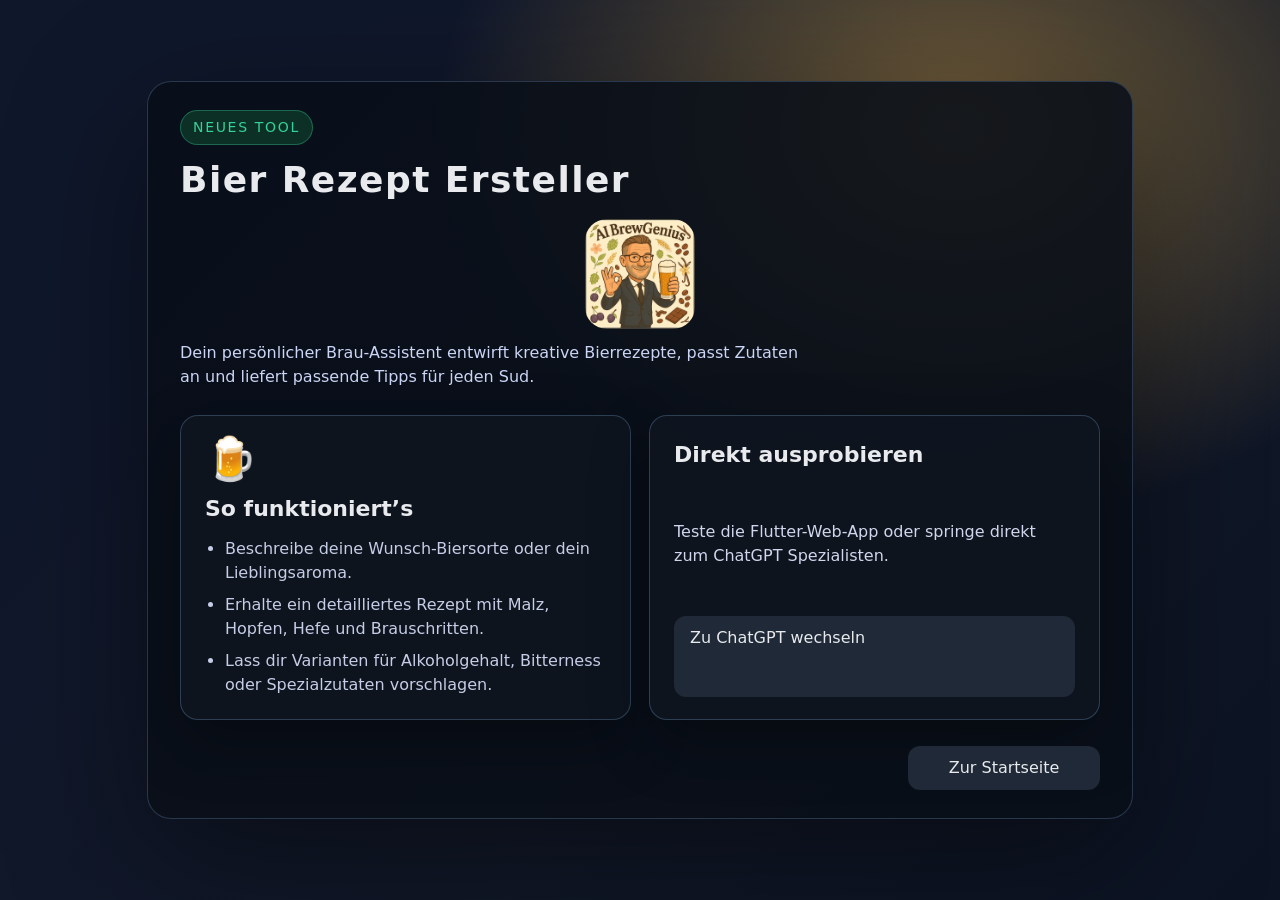
==== WebPages/bier/index.html @ b628c5e8 "migrate static website content from legacy Alexstuder/WebPageAlexStuder - index.html, css/, js/, img" ====
<!DOCTYPE html>
<html lang="de">

<head>
  <meta charset="utf-8" />
  <meta name="viewport" content="width=device-width, initial-scale=1" />
  <title>Bier Rezept Ersteller</title>
  <link rel="stylesheet" href="../../css/styles.css?v=4" />
</head>

<body data-page="bier">
  <main class="gpt-shell">
    <header class="gpt-head">
      <div class="gpt-badge">Neues Tool</div>
      <h1>Bier Rezept Ersteller</h1>
      <a href="https://alexstuder.ch/brew_app/" target="_blank" rel="noopener">
        <img src="../../img/brew/aibrewgenius-icon.png" alt="AiBrewGenius"
          style="width:110px;height:110px;border-radius:22px;margin:12px auto;display:block;" />
      </a>
      <p>Dein persönlicher Brau-Assistent entwirft kreative Bierrezepte, passt Zutaten an und liefert passende Tipps für
        jeden Sud.</p>
    </header>

    <section class="gpt-preview">
      <div class="gpt-preview-card">
        <div class="gpt-icon">🍺</div>
        <h2>So funktioniert’s</h2>
        <ul>
          <li>Beschreibe deine Wunsch-Biersorte oder dein Lieblingsaroma.</li>
          <li>Erhalte ein detailliertes Rezept mit Malz, Hopfen, Hefe und Brauschritten.</li>
          <li>Lass dir Varianten für Alkoholgehalt, Bitterness oder Spezialzutaten vorschlagen.</li>
        </ul>
      </div>
      <div class="gpt-preview-card">
        <h2>Direkt ausprobieren</h2>
        <p>Teste die Flutter-Web-App oder springe direkt zum ChatGPT Spezialisten.</p>
        <div style="display:grid;gap:10px">
          <a class="btn" href="https://chatgpt.com/g/g-68b18d343b948191b265dd7d79b9f861-bier-rezept-ersteller"
            target="_blank" rel="noopener">Zu ChatGPT wechseln</a>
        </div>
      </div>
    </section>

    <footer class="gpt-foot">
      <a class="btn" href="../../index.html">Zur Startseite</a>
    </footer>
  </main>
  <script src="../../js/celebration.js"></script>
</body>

</html>
---- css/styles.css ----
:root{
  --fg:#e8eaed;
  --ring-size:62vmin;
  --photo-size:22vmin;
}

/* Grundlayout */
html,body{height:100%;margin:0;overflow:hidden;font:16px/1.5 system-ui,-apple-system,Segoe UI,Roboto,sans-serif;color:var(--fg)}
body{display:grid;place-items:center;position:relative;transition:background .4s ease}

/* Dynamischer Hintergrund: nur Pseudo-Element bewegt sich */
body::before{
  content:"";
  position:fixed; inset:-6%; z-index:-1;
  background:
    radial-gradient(1200px 800px at 20% 20%, #0d1426, transparent 60%),
    conic-gradient(from 0deg at 50% 50%, #0a1222, #12243d, #0d1426, #0a1222);
  animation:bgDrift 60s linear infinite;
  filter:saturate(1.05);
}
@keyframes bgDrift{
  0%{ transform:translate3d(0,0,0); }
  100%{ transform:translate3d(6%,-4%,0); }
}

/* Seiten-spezifische Varianten */
body[data-page="quiz"]::before{
  background: conic-gradient(from 0deg at 50% 50%, #0b1224, #13243e, #0e1830, #0b1224);
  animation: bgHue 40s linear infinite; /* sanfter Farbwechsel */
}
@keyframes bgHue{
  0%{ filter:hue-rotate(0deg); }
  100%{ filter:hue-rotate(360deg); }
}

body[data-page="todo"]::before{
  background:
    radial-gradient(800px 600px at 80% 20%, #0e1b2e, transparent 60%),
    linear-gradient(135deg,#0a1324,#121b2e 60%,#0a1324);
  animation: bgDrift 70s linear infinite;
}

body[data-page="sudoku"]::before{
  background:
    radial-gradient(900px 700px at 70% 20%, #101b2e, transparent 60%),
    conic-gradient(from 90deg at 50% 50%, #0a1324, #152640, #0b1528, #0a1324);
  animation: bgDrift 65s linear infinite;
}

body[data-page="bier"]::before{
  background:
    radial-gradient(840px 640px at 72% 18%, rgba(255,196,86,.4), transparent 62%),
    linear-gradient(135deg,#0f172a 20%,#111827 60%,#0b1221);
  animation: bgDrift 70s linear infinite;
}

/* STARTSEITE – Ring + Previews */
.stage{position:relative;width:100vw;height:100vh;perspective:1200px;perspective-origin:50% 50%}
.scene{position:absolute;inset:0;display:grid;place-items:center;z-index:10}
.ring-wrapper{position:relative;transform-style:preserve-3d}
.ring{transform-style:preserve-3d}
.photo{
  position:absolute;width:var(--photo-size);height:var(--photo-size);
  border-radius:14px;background:#333 center/cover no-repeat;
  box-shadow:0 10px 30px rgba(0,0,0,.45);cursor:pointer
}

.preview{position:absolute;top:0;bottom:0;width:50%;pointer-events:none;opacity:0;transition:opacity .25s ease;z-index:3;transform-style:preserve-3d}
.preview.show{opacity:1}
.preview.left{left:0;background:linear-gradient(90deg,rgba(0,0,0,.55),rgba(0,0,0,0))}
.preview.right{right:0;background:linear-gradient(270deg,rgba(0,0,0,.55),rgba(0,0,0,0))}
.preview .img{
  position:absolute;top:50%;transform-style:preserve-3d;
  height:min(84vh,900px);width:min(40vw,700px);background:center/cover no-repeat;
  border-radius:18px;box-shadow:0 30px 80px rgba(0,0,0,.55),0 0 0 1px rgba(255,255,255,.06)
}
.preview.left .img{left:4vw;transform:translateY(-50%) rotateY(28deg) rotateX(2deg) translateZ(-240px) scale(0.96)}
.preview.right .img{right:4vw;transform:translateY(-50%) rotateY(-28deg) rotateX(2deg) translateZ(-240px) scale(0.96)}

.menu{position:absolute;bottom:18px;left:50%;transform:translateX(-50%);display:flex;gap:10px;z-index:20}
.btn{padding:10px 16px;border:0;border-radius:12px;background:#1f2937;color:var(--fg);cursor:pointer;text-decoration:none}
.btn:hover{background:#2b3444}

/* QUIZ */
.shell{width:min(960px,92vw);background:#0f141c;border:1px solid #223042;border-radius:16px;box-shadow:0 30px 120px rgba(0,0,0,.5);padding:18px}
.head{display:flex;gap:10px;align-items:center;flex-wrap:wrap;margin-bottom:10px}
.chip{border:1px solid #334155;background:#101720;border-radius:999px;padding:6px 10px;cursor:pointer;color:#e8eaed}
.chip.active{border-color:#06b6d4;background:rgba(6,182,212,.12)}
.question{font-size:18px;margin:6px 0 10px}
.answers{display:grid;gap:10px}
.answer{padding:12px 14px;border-radius:12px;border:1px solid #2a3648;background:#0e151d;cursor:pointer;color:#e8eaed}
.answer.correct{border-color:#10b981;background:rgba(16,185,129,.1)}
.answer.wrong{border-color:#ef4444;background:rgba(239,68,68,.08)}
.foot{display:flex;gap:8px;align-items:center;margin-top:10px}
.muted{color:#a3a9b5}

/* Aktives Quiz – dezent andere BG-Töne */
body[data-quiz="Eric Clapton"]::before{
  background: radial-gradient(circle at 50% 50%, #1d1414, #0b0b0b);
}
body[data-quiz="Depeche Mode"]::before{
  background: radial-gradient(circle at 50% 50%, #1a2028, #0d0f18);
}
body[data-quiz="Sting"]::before{
  background: radial-gradient(circle at 50% 50%, #182218, #0b120a);
}
body[data-quiz="The Cure"]::before{
  background: radial-gradient(circle at 50% 50%, #1c1420, #0c0810);
}
body[data-quiz="Jimi Hendrix"]::before{
  background: radial-gradient(circle at 50% 50%, #24160e, #0f0804);
}

/* TODO 1-3-5 */
header.nav{display:flex;gap:10px;align-items:center;justify-content:center;padding:14px 10px}
main.todo{padding:22px;display:grid;gap:16px;place-items:center}
.grid{width:min(1100px,94vw);display:grid;grid-template-columns:1fr 1fr 1fr;gap:16px}
.card{background:#0f141c;border:1px solid #223042;border-radius:16px;box-shadow:0 30px 120px rgba(0,0,0,.3);padding:18px}
.card h3{margin:0 0 6px}
.card small{opacity:.8}
.task-input{display:flex;gap:8px;margin-top:8px}
.task-input input{flex:1;border-radius:10px;border:1px solid #2a3140;background:#0f131a;padding:10px;color:var(--fg)}
.list{margin:10px 0 0;display:grid;gap:8px}
.task{display:flex;align-items:center;gap:10px;background:#0e141b;border:1px solid #243042;border-radius:12px;padding:10px}
.task.done{opacity:.6;text-decoration:line-through}
@media (max-width: 900px){ .grid{grid-template-columns:1fr} }

/* SUDOKU */
.sudoku-shell{width:min(960px,92vw);display:grid;gap:18px;background:#0f141c;border:1px solid #223042;border-radius:20px;box-shadow:0 30px 120px rgba(0,0,0,.45);padding:22px}
.sudoku-head{display:flex;flex-wrap:wrap;gap:12px;align-items:center}
.sudoku-head h1{margin:0;font-size:26px;letter-spacing:0.04em}
.sudoku-actions{display:flex;gap:8px}
.sudoku-spacer{flex:1}
.sudoku-grid{display:grid;grid-template-columns:repeat(9,1fr);grid-auto-rows:1fr;gap:0;border:1px solid #314055;border-radius:12px;overflow:hidden;background:#0a1018;width:min(540px,92vw);margin:0 auto}
.sudoku-grid.solved{box-shadow:0 0 0 2px rgba(16,185,129,.4)}
.sudoku-cell{aspect-ratio:1/1;min-height:48px;border:1px solid #1f2a3a;background:#0d151f;color:#e8eaed;font:600 20px/1 "Fira Sans",system-ui,sans-serif;display:flex;align-items:center;justify-content:center;cursor:pointer;transition:background .15s ease,color .15s ease}
.sudoku-cell:nth-child(3n+1){border-left-width:2px}
.sudoku-cell:nth-child(-n+9){border-top-width:2px}
.sudoku-cell:nth-child(9n){border-right-width:2px}
.sudoku-cell:nth-child(n+73){border-bottom-width:2px}
.sudoku-cell[data-row="3"],.sudoku-cell[data-row="6"]{border-top-width:2px}
.sudoku-cell[data-col="3"],.sudoku-cell[data-col="6"]{border-left-width:2px}
.sudoku-cell:focus{outline:none}
.sudoku-cell.active{background:#153047;border-color:#1f4c6b}
.sudoku-cell.locked{background:#131c2a;color:#8ba3c9;cursor:default}
.sudoku-cell.error{background:#3a1d1d;border-color:#c24040}
.sudoku-cell.mistake{animation:mistake 0.25s ease-in-out 2 alternate}
.sudoku-cell.hint{background:#1c3a52;color:#9dd7ff}
@keyframes mistake{0%{transform:translateX(0)}100%{transform:translateX(3px)}}
.sudoku-pad{display:grid;grid-template-columns:repeat(auto-fit,minmax(70px,1fr));gap:10px}
.sudoku-pad button{padding:12px;border-radius:12px;border:1px solid #29384a;background:#121a27;color:#e8eaed;font-size:16px;cursor:pointer;transition:background .15s ease,border .15s ease}
.sudoku-pad button:hover{background:#1d293a;border-color:#2f4258}
.sudoku-pad button[data-val="clear"]{grid-column:span 2;justify-self:center;width:100%}

/* CELEBRATION */
.celebration-overlay{position:fixed;inset:0;pointer-events:none;z-index:5000;opacity:0;transition:opacity .4s ease;overflow:hidden}
.celebration-overlay.show{opacity:1}
.celebration-overlay.fade{opacity:0}
.celebration-overlay.reduced{display:flex;align-items:center;justify-content:center;background:rgba(5,9,18,.65);backdrop-filter:blur(2px)}
.celebration-message{padding:24px 32px;border-radius:18px;background:rgba(15,20,28,.92);border:1px solid rgba(60,82,110,.6);box-shadow:0 18px 60px rgba(0,0,0,.55);font-size:1.3rem;text-align:center;letter-spacing:.04em;color:#e8eaed}
.celebration-message div{margin-top:8px;font-size:1rem;font-weight:500;opacity:.85}
.firework{position:absolute;width:6px;height:6px;border-radius:50%;background:hsl(var(--h,210),88%,68%);opacity:0;animation:fireworkBoom 1.4s ease-out forwards}
.firework::before,.firework::after{content:"";position:absolute;inset:0;border-radius:inherit;background:inherit;box-shadow:0 -24px 0 2px currentColor,0 24px 0 2px currentColor,24px 0 2px currentColor,-24px 0 2px currentColor,17px 17px 0 2px currentColor,-17px 17px 0 2px currentColor,17px -17px 0 2px currentColor,-17px -17px 0 2px currentColor;opacity:.9}
.firework::after{transform:rotate(45deg)}
@keyframes fireworkBoom{
  0%{opacity:0;transform:scale(0.2)}
  30%{opacity:1;transform:scale(1)}
  100%{opacity:0;transform:scale(1.6)}
}
.spark{position:absolute;bottom:-30px;width:4px;height:4px;border-radius:50%;background:hsl(var(--spark-h,220),90%,72%);opacity:0;animation:sparkRise 2.2s ease-out forwards}
.spark::before{content:"";position:absolute;left:-1px;bottom:6px;width:6px;height:50px;background:linear-gradient(180deg,rgba(255,255,255,.75),transparent);border-radius:50% 50% 0 0;opacity:.7}
@keyframes sparkRise{
  0%{opacity:0;transform:translate3d(var(--spark-x,0),4vh,0) scale(.6)}
  15%{opacity:1}
  60%{opacity:.9}
  100%{opacity:0;transform:translate3d(calc(var(--spark-x,0) + 1vw),-68vh,0) scale(1.4)}
}
.plane{position:absolute;top:var(--plane-top,22%);left:0;display:flex;align-items:center;gap:34px;flex-direction:row-reverse;transform:translate3d(-140vw,0,0);animation:planeFlight var(--plane-duration,12s) ease-in-out forwards;filter:drop-shadow(0 18px 30px rgba(0,0,0,.45));pointer-events:none;will-change:transform}
.plane-body{width:114px;height:40px;position:relative;background:linear-gradient(90deg,#60a5fa,#1d4ed8);border-radius:26px 78px 78px 26px;box-shadow:inset 0 -4px 0 rgba(0,0,0,.18),0 16px 26px rgba(0,0,0,.35)}
.plane-tail{position:absolute;left:-34px;top:6px;width:38px;height:26px;background:linear-gradient(120deg,#3b82f6,#bfdbfe);border-radius:18px 8px 52px 18px;transform:skewX(-12deg);box-shadow:0 4px 8px rgba(0,0,0,.28);z-index:-1}
.plane-wing{position:absolute;display:block;width:78px;height:20px;background:linear-gradient(90deg,rgba(255,255,255,.95),rgba(59,130,246,.85));left:22px;border-radius:20px;box-shadow:0 8px 14px rgba(0,0,0,.25)}
.plane-wing-top{top:-20px;transform:skewX(-8deg)}
.plane-wing-bottom{bottom:-20px;transform:skewX(-6deg)}
.plane-cockpit{position:absolute;right:-34px;top:-4px;width:52px;height:36px;background:linear-gradient(180deg,#e0f2fe 10%,#38bdf8);border-radius:70% 70% 65% 55%;border:2px solid rgba(255,255,255,.7);box-shadow:inset -5px -7px 0 rgba(0,0,0,.18),0 6px 10px rgba(0,0,0,.18);display:flex;align-items:flex-end;justify-content:center;overflow:hidden}
.plane-pilot{position:relative;width:30px;height:30px;margin-bottom:-2px;background:linear-gradient(180deg,#f9c74f,#f59e0b);border-radius:50%;border:2px solid rgba(0,0,0,.15);box-shadow:0 2px 5px rgba(0,0,0,.25)}
.plane-pilot::before,.plane-pilot::after{content:"";position:absolute;top:-10px;width:14px;height:14px;background:linear-gradient(180deg,#f9c74f,#f59e0b);border-radius:50% 50% 0 0;border:2px solid rgba(0,0,0,.15);border-bottom:0}
.plane-pilot::before{left:0;transform:rotate(-18deg)}
.plane-pilot::after{right:0;transform:rotate(18deg)}
.plane-pilot-face{position:absolute;left:50%;top:54%;width:20px;height:12px;transform:translate(-50%,-50%);border-radius:50%;background:rgba(0,0,0,.08)}
.plane-pilot-face::before{content:"";position:absolute;left:3px;top:0;width:6px;height:6px;border-radius:50%;background:#1f2937;box-shadow:8px 0 0 0 #1f2937}
.plane-pilot-face::after{content:"";position:absolute;left:50%;top:6px;width:6px;height:4px;border-radius:50% 50% 60% 60%;background:#ec4899;transform:translateX(-50%);box-shadow:0 1px 0 rgba(255,255,255,.4)}
.plane-window-strip{position:absolute;left:40px;top:12px;width:64px;height:20px;border-radius:18px;background:rgba(255,255,255,.24);border:1px solid rgba(255,255,255,.5);overflow:hidden;box-shadow:inset 0 2px 4px rgba(0,0,0,.12)}
.plane-window-strip::before{content:"";position:absolute;inset:2px;background:repeating-linear-gradient(90deg,rgba(255,255,255,.92) 0 12px,rgba(148,197,255,.55) 12px 20px);border-radius:inherit;opacity:.95}
.plane-prop{position:absolute;left:-34px;top:50%;width:36px;height:36px;margin-top:-18px;border-radius:50%;border:4px solid rgba(255,255,255,.78);box-sizing:border-box;background:linear-gradient(135deg,rgba(255,255,255,.3),rgba(255,255,255,.6));animation:propSpin .45s linear infinite}
.plane-prop::before,.plane-prop::after{content:"";position:absolute;left:50%;top:50%;width:32px;height:6px;margin-left:-16px;margin-top:-3px;background:rgba(255,255,255,.88);border-radius:4px;box-shadow:0 0 6px rgba(255,255,255,.45)}
.plane-prop::after{transform:rotate(90deg)}
@keyframes propSpin{0%{transform:rotate(0deg)}100%{transform:rotate(360deg)}}
.plane-banner{position:relative;display:flex;align-items:center;justify-content:center;min-width:220px;padding:14px 32px;border-radius:16px;background:rgba(15,20,28,.9);border:1px solid rgba(51,72,99,.78);color:#e8eaed;font-size:17px;letter-spacing:.04em;animation:bannerWave 2.8s ease-in-out infinite alternate;box-shadow:0 16px 40px rgba(0,0,0,.35)}
.plane-banner::before{content:"";position:absolute;right:-26px;width:0;height:0;border-top:18px solid transparent;border-bottom:18px solid transparent;border-left:26px solid rgba(15,20,28,.9)}
.plane-banner::after{content:"";position:absolute;left:0;right:0;top:100%;height:12px;background:linear-gradient(90deg,rgba(255,255,255,.08) 0 12px,transparent 12px 24px);opacity:.4;mix-blend-mode:screen}
.plane-banner span{display:block;animation:bannerText 3.4s ease-in-out infinite alternate}
@keyframes bannerWave{
  0%{transform:rotate(-6deg)}
  100%{transform:rotate(5deg)}
}
@keyframes bannerText{
  0%{transform:translateY(-3px)}
  100%{transform:translateY(3px)}
}
@keyframes planeFlight{
  0%{transform:translate3d(-140vw,-10px,0) rotate(-4deg)}
  25%{transform:translate3d(-60vw,6px,0) rotate(3deg)}
  50%{transform:translate3d(10vw,-4px,0) rotate(-1deg)}
  80%{transform:translate3d(90vw,4px,0) rotate(1deg)}
  100%{transform:translate3d(150vw,-3px,0) rotate(0deg)}
}
.plane-rope{position:relative;width:84px;height:6px;border-radius:12px;background:repeating-linear-gradient(90deg,rgba(255,255,255,.75) 0 12px,rgba(255,255,255,.32) 12px 18px);box-shadow:0 6px 10px rgba(0,0,0,.2);transform:skewY(-4deg)}
.plane-rope::before{content:"";position:absolute;right:-10px;top:-6px;width:18px;height:18px;border-radius:50%;border:3px solid rgba(255,255,255,.75);background:radial-gradient(circle at 40% 40%,rgba(255,255,255,.85),rgba(15,20,28,.9));box-shadow:0 4px 8px rgba(0,0,0,.28)}
.plane-rope::after{content:"";position:absolute;left:-16px;top:50%;width:16px;height:6px;margin-top:-3px;border-radius:6px;background:rgba(255,255,255,.6);box-shadow:0 2px 4px rgba(0,0,0,.18)}
.plane-secondary .plane-body{background:linear-gradient(90deg,#fbbf24,#f97316)}
.plane-secondary .plane-tail{background:linear-gradient(120deg,#fb923c,#fde68a)}
.plane-secondary .plane-wing{background:linear-gradient(90deg,rgba(255,255,255,.92),rgba(251,191,36,.9))}
.plane-secondary .plane-cockpit{background:linear-gradient(180deg,#fff7ed,#fb923c);border-color:rgba(255,255,255,.7)}
.plane-secondary .plane-window-strip::before{background:repeating-linear-gradient(90deg,rgba(255,255,255,.92) 0 12px,rgba(255,194,115,.65) 12px 20px)}
.plane-secondary .plane-prop{border-color:rgba(255,247,235,.85);background:linear-gradient(135deg,rgba(255,255,255,.4),rgba(255,255,255,.7))}
.plane-secondary .plane-banner{background:rgba(38,28,18,.9);border-color:rgba(96,72,44,.7)}
.plane-secondary .plane-banner::before{border-left-color:rgba(38,28,18,.9)}
.plane-secondary .plane-banner span{animation-duration:3.8s}
.plane-secondary .plane-pilot{background:linear-gradient(180deg,#fda4af,#f973a2);border-color:rgba(0,0,0,.12)}
.plane-secondary .plane-pilot::before,.plane-secondary .plane-pilot::after{background:linear-gradient(180deg,#fda4af,#f973a2)}
.plane-secondary .plane-rope{background:repeating-linear-gradient(90deg,rgba(255,223,186,.8) 0 12px,rgba(255,195,134,.45) 12px 18px)}
.plane-main .plane-banner span{animation-duration:3.3s}
@media (max-width: 900px){
  .plane{gap:20px}
  .plane-banner{min-width:190px;font-size:15px;padding:12px 24px}
}
@media (max-width: 700px){
  .plane{top:calc(var(--plane-top,22%) + 6%)}
  .plane-banner{min-width:160px;font-size:14px;padding:10px 20px}
}
@media (prefers-reduced-motion: reduce){
  .celebration-overlay,
  .celebration-overlay *{
    animation-duration:0.01ms !important;
    animation-iteration-count:1 !important;
    transition-duration:0.01ms !important;
  }
}

/* GPT LANDING */
.gpt-shell{width:min(920px,94vw);margin:40px auto;background:rgba(10,15,24,.88);border:1px solid rgba(60,82,110,.6);border-radius:24px;box-shadow:0 40px 140px rgba(0,0,0,.45);padding:28px 32px;display:grid;gap:26px}
.gpt-head h1{margin:8px 0 10px;font-size:36px;letter-spacing:.04em}
.gpt-head p{margin:0;color:#cbd5f5;max-width:640px}
.gpt-badge{display:inline-block;padding:6px 12px;border-radius:999px;background:rgba(34,197,94,.18);color:#34d399;border:1px solid rgba(52,211,153,.35);font-size:14px;letter-spacing:.12em;text-transform:uppercase}
.gpt-preview{display:grid;gap:18px;grid-template-columns:repeat(auto-fit,minmax(260px,1fr))}
.gpt-preview-card{background:rgba(15,22,34,.82);border:1px solid rgba(73,99,128,.55);border-radius:18px;padding:22px 24px;box-shadow:0 22px 60px rgba(0,0,0,.3);display:grid;gap:12px}
.gpt-preview-card h2{margin:0;font-size:22px}
.gpt-preview-card p{margin:0;color:#d1d6ed}
.gpt-preview-card ul{margin:0;padding-left:20px;display:grid;gap:8px;color:#c6cde6}
.gpt-preview-card li{line-height:1.5}
.gpt-icon{font-size:42px;line-height:1}
.gpt-foot{display:flex;justify-content:flex-end}
.gpt-foot .btn{min-width:160px;text-align:center}
.btn.primary{background:#2563eb;color:#e8eaed;border:1px solid transparent}
.btn.primary:hover{background:#1d4ed8}
@media (max-width:600px){
  .gpt-shell{padding:22px}
  .gpt-head h1{font-size:30px}
}
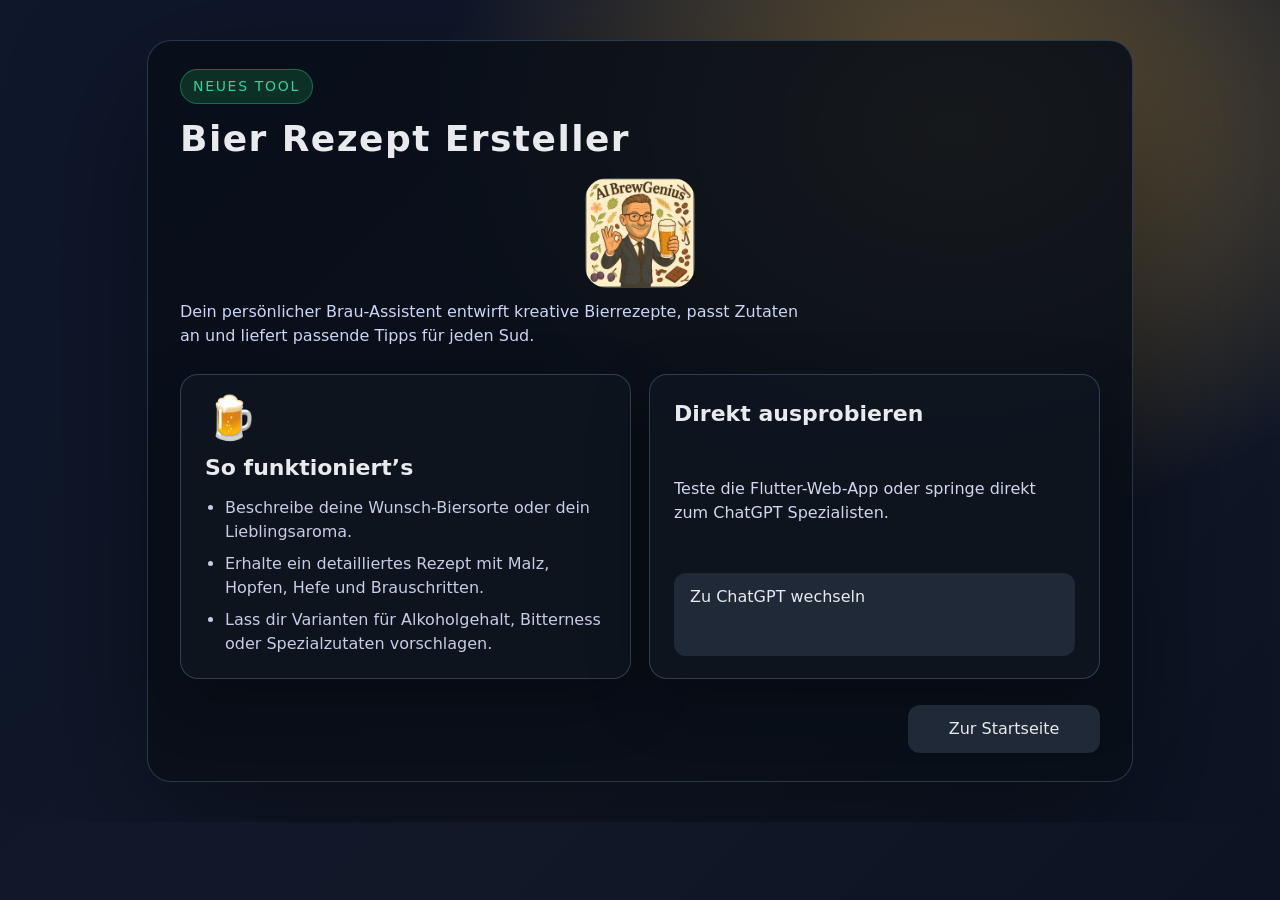
==== commit 53e80f60: "fix(design): WCAG/UX-Findings aus Design-Review beheben Critical: - Chart.js lokal nach js/vendor/ g" ====
--- a/WebPages/bier/index.html
+++ b/WebPages/bier/index.html
@@ -6,6 +6,7 @@
   <meta name="viewport" content="width=device-width, initial-scale=1" />
   <title>Bier Rezept Ersteller</title>
   <link rel="stylesheet" href="../../css/styles.css?v=4" />
+  <style>html,body{min-height:100%;height:auto;overflow:auto;}</style>
 </head>
 
 <body data-page="bier">
--- a/css/styles.css
+++ b/css/styles.css
@@ -6,7 +6,7 @@
 
 /* Grundlayout */
 html,body{height:100%;margin:0;overflow:hidden;font:16px/1.5 system-ui,-apple-system,Segoe UI,Roboto,sans-serif;color:var(--fg)}
-body{display:grid;place-items:center;position:relative;transition:background .4s ease}
+body{display:grid;place-items:center;position:relative;transition:background .25s ease}
 
 /* Dynamischer Hintergrund: nur Pseudo-Element bewegt sich */
 body::before{
@@ -64,6 +64,7 @@
   border-radius:14px;background:#333 center/cover no-repeat;
   box-shadow:0 10px 30px rgba(0,0,0,.45);cursor:pointer
 }
+.photo:hover{filter:brightness(1.2);outline:3px solid #3b82f6;box-shadow:0 0 20px rgba(59,130,246,0.5)}
 
 .preview{position:absolute;top:0;bottom:0;width:50%;pointer-events:none;opacity:0;transition:opacity .25s ease;z-index:3;transform-style:preserve-3d}
 .preview.show{opacity:1}
@@ -77,8 +78,8 @@
 .preview.left .img{left:4vw;transform:translateY(-50%) rotateY(28deg) rotateX(2deg) translateZ(-240px) scale(0.96)}
 .preview.right .img{right:4vw;transform:translateY(-50%) rotateY(-28deg) rotateX(2deg) translateZ(-240px) scale(0.96)}
 
-.menu{position:absolute;bottom:18px;left:50%;transform:translateX(-50%);display:flex;gap:10px;z-index:20}
-.btn{padding:10px 16px;border:0;border-radius:12px;background:#1f2937;color:var(--fg);cursor:pointer;text-decoration:none}
+.menu{position:absolute;bottom:18px;left:50%;transform:translateX(-50%);display:flex;flex-wrap:wrap;justify-content:center;gap:10px;z-index:20}
+.btn{padding:12px 16px;border:0;border-radius:12px;background:#1f2937;color:var(--fg);cursor:pointer;text-decoration:none}
 .btn:hover{background:#2b3444}
 
 /* QUIZ */
@@ -140,7 +141,7 @@
 .sudoku-cell:nth-child(n+73){border-bottom-width:2px}
 .sudoku-cell[data-row="3"],.sudoku-cell[data-row="6"]{border-top-width:2px}
 .sudoku-cell[data-col="3"],.sudoku-cell[data-col="6"]{border-left-width:2px}
-.sudoku-cell:focus{outline:none}
+.sudoku-cell:focus{outline:2px solid #3b82f6;outline-offset:-2px}
 .sudoku-cell.active{background:#153047;border-color:#1f4c6b}
 .sudoku-cell.locked{background:#131c2a;color:#8ba3c9;cursor:default}
 .sudoku-cell.error{background:#3a1d1d;border-color:#c24040}
@@ -245,6 +246,7 @@
     animation-iteration-count:1 !important;
     transition-duration:0.01ms !important;
   }
+  body::before{animation:none;}
 }
 
 /* GPT LANDING */
@@ -261,7 +263,7 @@
 .gpt-icon{font-size:42px;line-height:1}
 .gpt-foot{display:flex;justify-content:flex-end}
 .gpt-foot .btn{min-width:160px;text-align:center}
-.btn.primary{background:#2563eb;color:#e8eaed;border:1px solid transparent}
+.btn.primary{background:#2563eb;color:#ffffff;border:1px solid transparent}
 .btn.primary:hover{background:#1d4ed8}
 @media (max-width:600px){
   .gpt-shell{padding:22px}
